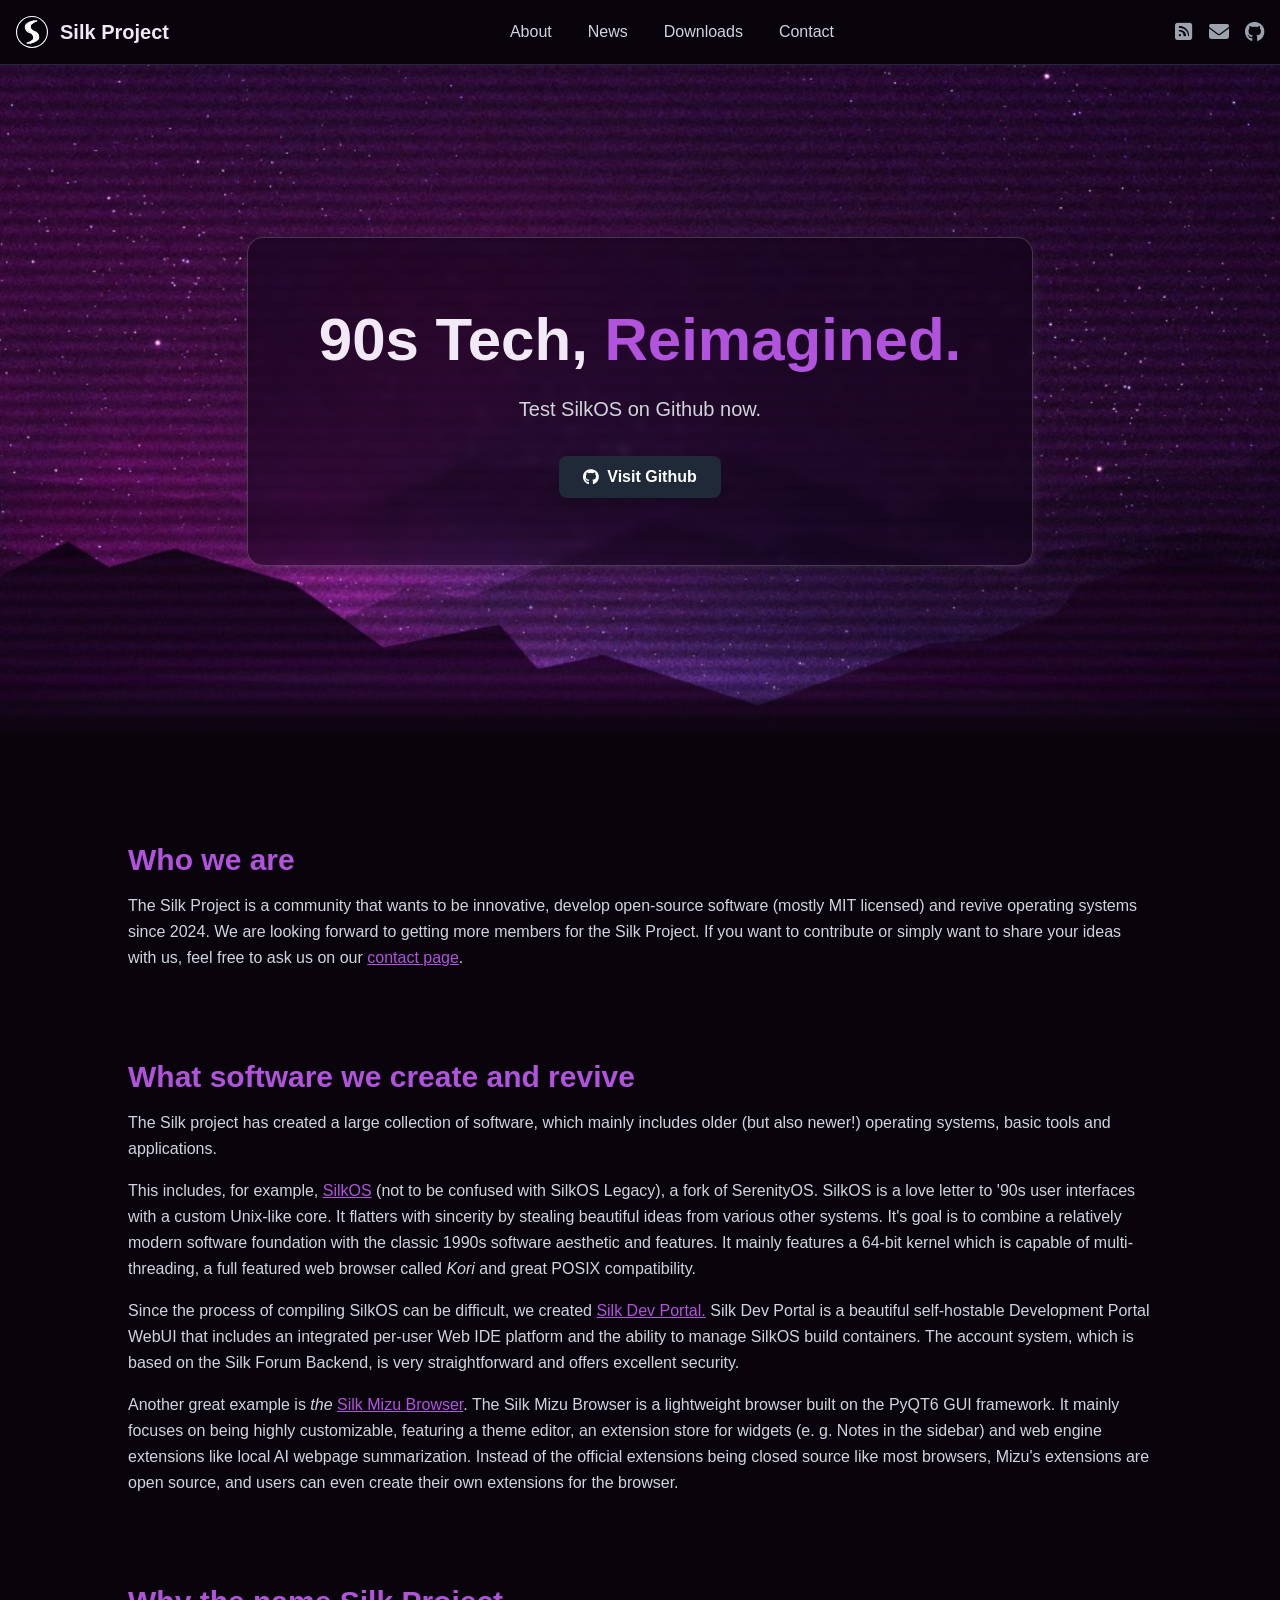
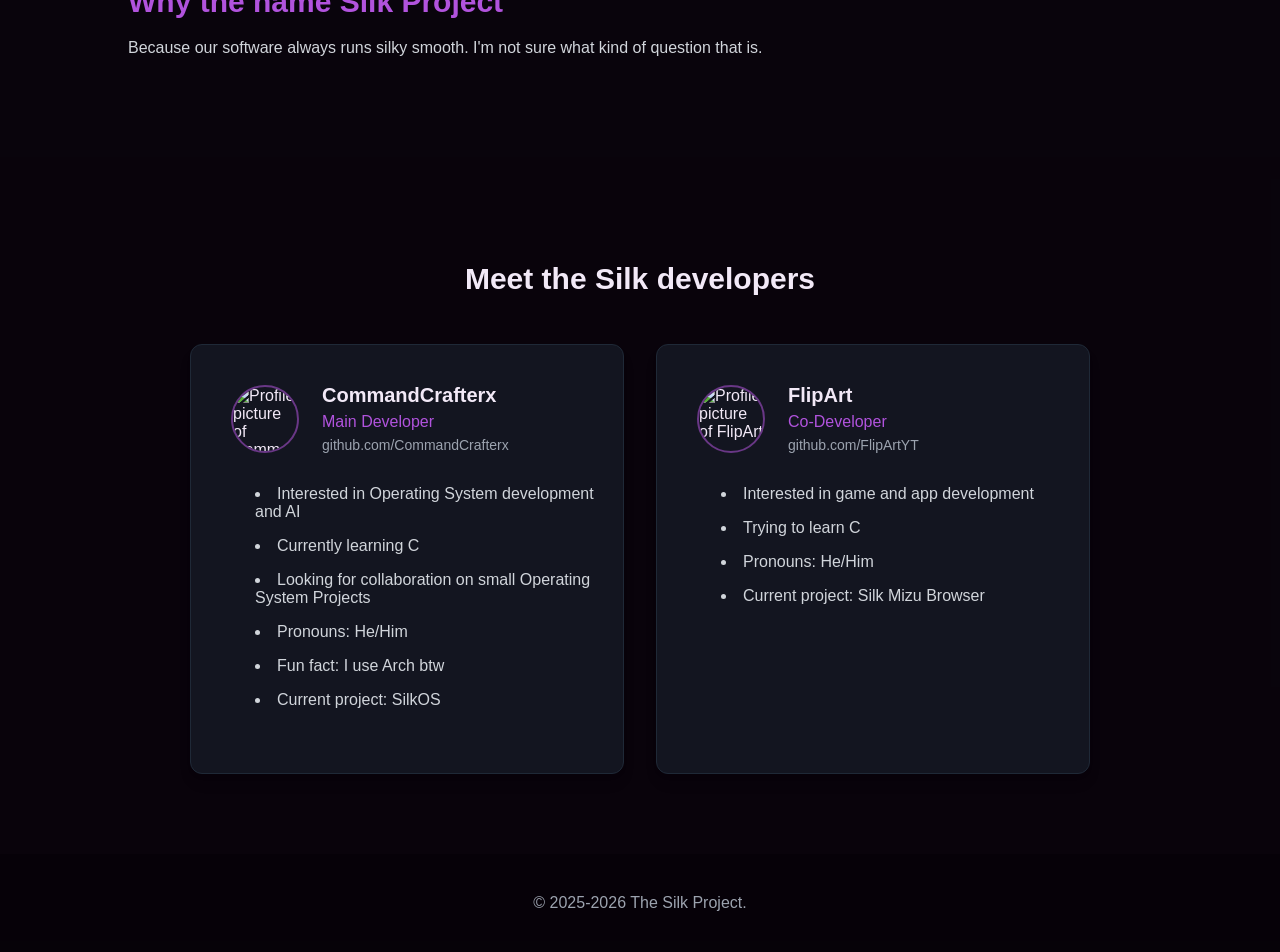
==== index.html @ 6ab59f47 "Update copyright year in footer" ====
<!DOCTYPE html>
<html lang="en" class="scroll-smooth">
<head>
    <meta charset="UTF-8">
    <meta name="viewport" content="width=device-width, initial-scale=1.0">
    <title>Silk Project</title>
    <link rel="stylesheet" href="https://cdnjs.cloudflare.com/ajax/libs/font-awesome/6.5.1/css/all.min.css">
    <link rel="icon" type="image/x-icon" href="silkoslogo.svg">
    <style>
        body {
            font-family: 'Inter', Arial, sans-serif;
            background-color: #09040C;
            color: #F2E9F7;
            margin: 0;
            padding: 0;
        }
        html {
            scroll-behavior: smooth;
        }
        .bg-primary-dark { background-color: #09040C; }
        .bg-primary-medium { background-color: rgba(9, 4, 12, 0.9); }
        .bg-footer-dark { background-color: rgba(6, 2, 8, 0.9); }
        .text-primary-accent { color: #B153DD; }
        .hover-bg-accent:hover { background-color: #7720A2; }
        
        /* Utility */
        .hidden {
            display: none;
        }
        .container {
            max-width: 1280px;
            margin-left: auto;
            margin-right: auto;
            padding-left: 1rem;
            padding-right: 1rem;
        }

        /* Header */
        header {
            background-color: rgba(9, 4, 12, 0.7);
            backdrop-filter: blur(12px);
            position: sticky;
            top: 0;
            z-index: 50;
            border-bottom: 1px solid #1f2937;
        }
        .header-inner {
            display: flex;
            align-items: center;
            justify-content: space-between;
            height: 4rem;
        }
        .logo-link {
            display: flex;
            align-items: center;
            text-decoration: none;
            color: #F2E9F7;
        }
        .logo-link img {
            height: 2rem;
            width: 2rem;
            margin-right: 0.75rem;
        }
        .logo-link span {
            font-size: 1.25rem;
            font-weight: 700;
        }
        .account-btn {
            display: flex;
            flex-direction: row;
            gap: 10px;
            align-items: center;
            color: #9ca3af;
            user-select: none;
            transition: 0.2s;
            cursor: pointer;
            border: none;
            background-color: none;
        }
        .account-btn:hover {
            color: #fff;
        }
        .account-btn p {
            font-size: 14px;
        }

        /* Desktop Navigation */
        .desktop-nav {
            display: none;
            column-gap: 0.25rem;
        }
        .nav-link {
            padding: 0.5rem 1rem;
            border-radius: 0.375rem;
            color: #d1d5db;
            text-decoration: none;
            transition: color 0.2s, background-color 0.2s;
        }
        .nav-link:hover {
            background-color: #374151;
            color: #fff;
        }

        /* Desktop Socials */
        .desktop-socials {
            display: none;
            align-items: center;
            column-gap: 1rem;
        }
        .social-link {
            color: #9ca3af;
            transition: color 0.2s;
            cursor: pointer;
        }
        .social-link:hover {
            color: #fff;
        }
        .social-link i {
            font-size: 1.25rem;
        }
        .vl {
            border-left: 1px solid rgba(77, 77, 77, 0.425);
            height: 35px;
        }

        /* Mobile Menu */
        .mobile-menu-wrapper {
            display: flex;
            flex-direction: row;
            justify-content: flex-end;
            width: 100px;
            align-items: center;
            gap: 15px;
        }
        .mobile-menu-btn {
            color: #fff;
            background: none;
            border: none;
            cursor: pointer;
            font-size: 1.5rem;
        }
        .mobile-menu-btn:focus {
            outline: none;
        }

        #mobile-menu {
            background-color: #111827; /* bg-gray-900 */
        }
        #mobile-menu nav {
            display: flex;
            flex-direction: column;
            align-items: center;
            padding: 1rem;
            row-gap: 0.5rem;
        }
        #mobile-menu .nav-link {
            display: block;
            width: 100%;
            text-align: center;
        }
        #mobile-menu .mobile-socials {
            display: flex;
            align-items: center;
            column-gap: 1.5rem;
            padding-top: 1rem;
        }
        #mobile-menu .social-link i {
            font-size: 1.5rem;
        }

        /* Responsive (md) */
        @media (min-width: 900px) {
            .desktop-nav {
                display: flex;
            }
            .desktop-socials {
                display: flex;
            }
            .mobile-menu-wrapper {
                display: none;
            }
            #mobile-menu {
                display: none !important; /* md:hidden */
            }
        }

        /* Hero Section */
        .hero-section {
            min-height: 57vh;
            background-image: url("bg.png"), linear-gradient(180deg, #5c0086, #18012400);
            display: flex;
            background-repeat: no-repeat;
            background-position: 0px;
            background-size: cover;
            align-items: center;
            justify-content: center;
            padding: 5rem 1rem;
            position: relative;
        }
        .hero-box {
            text-align: center;
            background-color: rgba(0, 0, 0, 0.3);
            backdrop-filter: blur(4px);
            padding: 4.2rem 0 4.2rem 0;
            border-radius: 1rem;
            box-shadow: 0 25px 50px -12px rgba(0, 0, 0, 0.25);
            border: solid 1px #a5a5a550;
            background-color: #0c01137a;
            box-shadow: 2px 2px 10px #ffffff13;
            width: 100%;
            margin-left: auto;
            margin-right: auto;
        }
        .hero-box h1 {
            font-size: 3.2rem;
            font-weight: 800;
            margin-bottom: 1rem;
            margin-top: 0;
        }
        .hero-box p {
            font-size: 1.1rem;
            color: #d1d5db;
            max-width: 672px;
            margin-left: auto;
            margin-right: auto;
            margin-bottom: 2rem;
            line-height: 1.5;
        }
        .hero-buttons {
            display: flex;
            flex-wrap: wrap;
            justify-content: center;
            gap: 1rem;
        }

        #gradient-overlay {
            width: 100%;
            height: 100%;
            background: linear-gradient(0deg,rgba(9, 4, 12, 1) 0%, rgba(0, 0, 0, 0) 10%);
            position: absolute;
        }

        section {
            margin: 0 auto 0 auto;
        }

        /* Buttons */
        .btn {
            color: #fff;
            font-weight: 600;
            padding: 0.75rem 1.5rem;
            border-radius: 0.5rem;
            text-decoration: none;
            transition: transform 0.2s, background-color 0.2s;
            box-shadow: 0 10px 15px -3px rgba(0, 0, 0, 0.1), 0 4px 6px -2px rgba(0, 0, 0, 0.05);
            display: inline-flex;
            align-items: center;
            column-gap: 0.5rem;
        }
        .btn:hover {
            transform: scale(1.05);
        }
        .btn-secondary {
            background-color: #1f2937; /* bg-gray-800 */
        }
        .btn-secondary:hover {
            background-color: #374151; /* hover:bg-gray-700 */
        }
        .btn-primary {
            background-color: #B153DD;
        }
        .btn-primary:hover {
            background-color: #7720A2;
        }

        /* Responsive Hero */
        @media (min-width: 900px) {
            .hero-box {
                padding: 4.2rem;
                max-width: 650px;
            }
            .hero-box h1 {
                font-size: 3.75rem;
            }
            .hero-box p {
                font-size: 1.25rem;
            }
        }

        /* About Section */
        #about {
            padding: 5rem 2rem 5rem 2rem;
            max-width: 90%;
        }
        .about-container {
            max-width: 1024px;
            margin-left: auto;
            margin-right: auto;
            padding-left: 1rem;
            padding-right: 1rem;
            display: flex;
            flex-direction: column;
            row-gap: 3rem;
        }
        #about article h2 {
            font-size: 1.875rem;
            font-weight: 700;
            margin-bottom: 1rem;
        }
        #about article p {
            color: #d1d5db;
            line-height: 1.625;
        }
        #about article a {
            color: #B153DD;
            text-decoration: underline;
        }
        #about article a:hover {
            text-decoration: none;
        }

        /* Developers Section */
        #devs {
            padding-top: 5rem;
            padding-bottom: 5rem;
            background-color: rgba(9, 4, 12, 0.9); /* bg-primary-medium */
        }
        .devs-container {
            max-width: 1280px;
            margin-left: auto;
            margin-right: auto;
            padding-left: 1rem;
            padding-right: 1rem;
            text-align: center;
        }
        .devs-container h2 {
            font-size: 1.875rem;
            font-weight: 700;
            margin-bottom: 3rem;
        }
        .dev-card-grid {
            display: flex;
            flex-wrap: wrap;
            justify-content: center;
            gap: 2rem;
        }
        
        /* Dev Card */
        .dev-card {
            background-color: rgba(31, 41, 55, 0.5);
            padding: 1.5rem;
            border-radius: 0.75rem;
            box-shadow: 0 10px 15px -3px rgba(0, 0, 0, 0.1), 0 4px 6px -2px rgba(0, 0, 0, 0.05);
            width: 100%;
            min-height: 380px;
            max-width: 384px;
            text-align: left;
            transition: all 0.3s;
            border: 1px solid #1f2937;
        }
        .dev-card:hover {
            transform: translateY(-0.5rem);
            box-shadow: 0 10px 15px -0.5px rgba(202, 202, 202, 0.1)
        }
        .dev-card-header {
            display: flex;
            align-items: center;
            margin-bottom: 1rem;
        }
        .dev-card-header img {
            width: 4rem;
            height: 4rem;
            border-radius: 9999px;
            margin: 1rem;
            border: 2px solid #b153dd8a;
        }
        .dev-card-header-title {
            display: flex;
            flex-direction: column;
            justify-content: center;
            flex-grow: 1;
            margin: 4px;
        }
        .dev-card-header-title h3 {
            font-size: 1.25rem;
            font-weight: 700;
            padding: 3px;
            margin: 0;
        }
        .dev-card-header-title a {
            color: #9ca3af;
            text-decoration: none;
            font-size: 0.875rem;
            transition: color 0.2s;
            padding: 3px;
            margin: 0;
        }
        .dev-card-header-title p {
            margin: 0px;
            padding: 3px;
        }
        .dev-card-header-title a:hover {
            color: #fff;
        }
        .dev-card-body {
            list-style-type: disc;
            list-style-position: inside;
            display: flex;
            flex-direction: column;
            row-gap: 1rem;
            color: #d1d5db;
        }

        /* Footer */
        footer {
            background-color: rgba(6, 2, 8, 0.9);
            text-align: center;
            padding: 1.5rem 0;
        }
        footer p {
            color: #9ca3af;
        }

    </style>
</head>
<body class="bg-primary-dark">

    <header>
        <div class="container">
            <div class="header-inner">
                <a href="index.html" class="logo-link">
                    <img src="silkoslogo.svg" alt="SilkOS Logo">
                    <span>Silk Project</span>
                </a>

                <nav class="desktop-nav">
                    <a href="#about" class="nav-link">About</a>
                    <a href="#" class="nav-link">News</a>
                    <a href="#" class="nav-link">Downloads</a>
                    <a href="contact.html" class="nav-link">Contact</a>
                </nav>
                
                <div class="desktop-socials">
                    <a href="feed.xml" class="social-link"><i class="fa fa-rss-square"></i></a>
                    <a href="mailto:silkprojectdev@gmail.com"" class="social-link"><i class="fa fa-envelope"></i></a>
                    <a href="https://github.com/Silk-Project" class="social-link"><i class="fab fa-github"></i></a>
                </div>

                <div class="mobile-menu-wrapper">
                    <button id="mobile-menu-button" class="mobile-menu-btn">
                        <i class="fas fa-bars"></i>
                    </button>
                </div>
            </div>
        </div>
         <div id="mobile-menu" class="hidden">
            <nav>
                <a href="#about" class="nav-link">About</a>
                <a href="#" class="nav-link">News</a>
                <a href="#" class="nav-link">Downloads</a>
                <a href="contact.html" class="nav-link">Contact</a>
                <div class="mobile-socials">
                    <a href="feed.xml" class="social-link"><i class="fa fa-rss-square"></i></a>
                    <a href="mailto:silkprojectdev@gmail.com" class="social-link"><i class="fa fa-envelope"></i></a>
                    <a href="https://github.com/Silk-Project" class="social-link"><i class="fab fa-github"></i></a>
                </div>
            </nav>
        </div>
    </header>

    <main>
        <section class="hero-section">
            <div id="gradient-overlay"></div>
            <div class="hero-box">
                <h1>90s Tech, <span class="text-primary-accent">Reimagined.</span></h1>
                <p>
                    Test SilkOS on Github now.
                </p>
                <div class="hero-buttons">
                    <a href="https://github.com/CommandCrafterx/SilkOS" class="btn btn-secondary">
                        <i class="fab fa-github"></i>
                        <span>Visit Github</span>
                    </a>
                    <!--<a href="https://github.com/CommandCrafterx/silkos/releases/download/V0.1.0/silkos-0.1.0-amd64.iso" class="btn btn-primary">
                        <i class="fa fa-download"></i>
                        <span>Download ISO (amd64)</span>
                    </a>
                     <a href="https://github.com/CommandCrafterx/silkos/releases/download/V0.1.0/silkos-0.1.0-ia32.iso" class="btn btn-primary">
                        <i class="fa fa-download"></i>
                        <span>Download ISO (ia32)</span>
                    </a>-->
                </div>
            </div>
        </section>

        <section id="about">
            <div class="about-container">
                <article>
                    <h2 class="text-primary-accent">Who we are</h2>
                    <p>
                        The Silk Project is a community that wants to be innovative, develop open-source software (mostly MIT licensed) and revive operating systems since 2024.
                        We are looking forward to getting more members for the Silk Project. If you want to contribute or simply want to share your ideas with us, feel free to ask us on our <a href="#">contact page</a>.
                    </p>
                </article>
                <article>
                    <h2 class="text-primary-accent">What software we create and revive</h2>
                    <p>
                        The Silk project has created a large collection of software, which mainly includes older (but also newer!) operating systems, basic tools and applications.
                    </p>
                    <p>
                        This includes, for example, <a href="https://github.com/CommandCrafterx/SilkOS" class="text-primary-accent">SilkOS</a> (not to be confused with SilkOS Legacy), a fork of SerenityOS. SilkOS is a love letter to '90s user interfaces with a custom Unix-like core. It flatters with sincerity by stealing beautiful ideas from various other systems. It's goal is to combine a relatively modern software foundation with the classic 1990s software aesthetic and features. It mainly features a 64-bit kernel which is capable of multi-threading, a full featured web browser called <i>Kori</i> and great POSIX compatibility.
                    </p>
                    <p>
                        Since the process of compiling SilkOS can be difficult, we created <a href="https://github.com/Silk-Project/silk-dev-portal/">Silk Dev Portal.</a> Silk Dev Portal is a beautiful self-hostable Development Portal WebUI that includes an integrated per-user Web IDE platform and the ability to manage SilkOS build containers. The account system, which is based on the Silk Forum Backend, is very straightforward and offers excellent security.
                    </p>
                    <p>
                        Another great example is <i>the</i> <a href="https://github.com/Silk-Project/Silk-Mizu-Browser" class="text-primary-accent">Silk Mizu Browser</a>. The Silk Mizu Browser is a lightweight browser built on the PyQT6 GUI framework. It mainly focuses on being highly customizable, featuring a theme editor, an extension store for widgets (e. g. Notes in the sidebar) and web engine extensions like local AI webpage summarization. Instead of the official extensions being closed source like most browsers, Mizu's extensions are open source, and users can even create their own extensions for the browser.
                    </p>
                </article>
                 <article>
                    <h2 class="text-primary-accent">Why the name Silk Project</h2>
                    <p>
                        Because our software always runs silky smooth. I'm not sure what kind of question that is.
                    </p>
                </article>
            </div>
        </section>

        <section id="devs">
             <div class="devs-container">
                <h2>Meet the Silk developers</h2>
                <div class="dev-card-grid">

                    <article class="dev-card">
                        <div class="dev-card-header">
                            <img src="https://avatars.githubusercontent.com/u/195649214?v=4" alt="Profile picture of CommandCrafterx">
                            <div class="dev-card-header-title">
                                <h3>CommandCrafterx</h3>
                                <p class="text-primary-accent">Main Developer</p>
                                <a href="https://github.com/CommandCrafterx">github.com/CommandCrafterx</a>
                            </div>
                        </div>
                        <ul class="dev-card-body">
                            <li>Interested in Operating System development and AI</li>
                            <li>Currently learning C</li>
                            <li>Looking for collaboration on small Operating System Projects</li>
                            <li>Pronouns: He/Him</li>
                            <li>Fun fact: I use Arch btw</li>
                            <li>Current project: SilkOS</li>
                        </ul>
                    </article>

                    <article class="dev-card">
                        <div class="dev-card-header">
                            <img src="https://avatars.githubusercontent.com/u/192363076?v=4" alt="Profile picture of FlipArt">
                            <div class="dev-card-header-title">
                                <h3>FlipArt</h3>
                                <p class="text-primary-accent">Co-Developer</p>
                                <a href="https://github.com/FlipArtYT">github.com/FlipArtYT</a>
                            </div>
                        </div>
                        <ul class="dev-card-body">
                            <li>Interested in game and app development</li>
                            <li>Trying to learn C</li>
                            <li>Pronouns: He/Him</li>
                            <li>Current project: Silk Mizu Browser</li>
                        </ul>
                    </article>

                </div>
            </div>
        </section>
    </main>

    <footer class="bg-footer-dark">
        <p>&copy; 2025-2026 The Silk Project.</p>
    </footer>

    <script>
        // JavaScript for mobile menu toggle
        const mobileMenuButton = document.getElementById('mobile-menu-button');
        const mobileMenu = document.getElementById('mobile-menu');
        const account = document.getElementsByClassName("account-name");
        let logged_in = false;

        mobileMenuButton.addEventListener('click', () => {
            mobileMenu.classList.toggle('hidden');
        });
    </script>
</body>
</html>
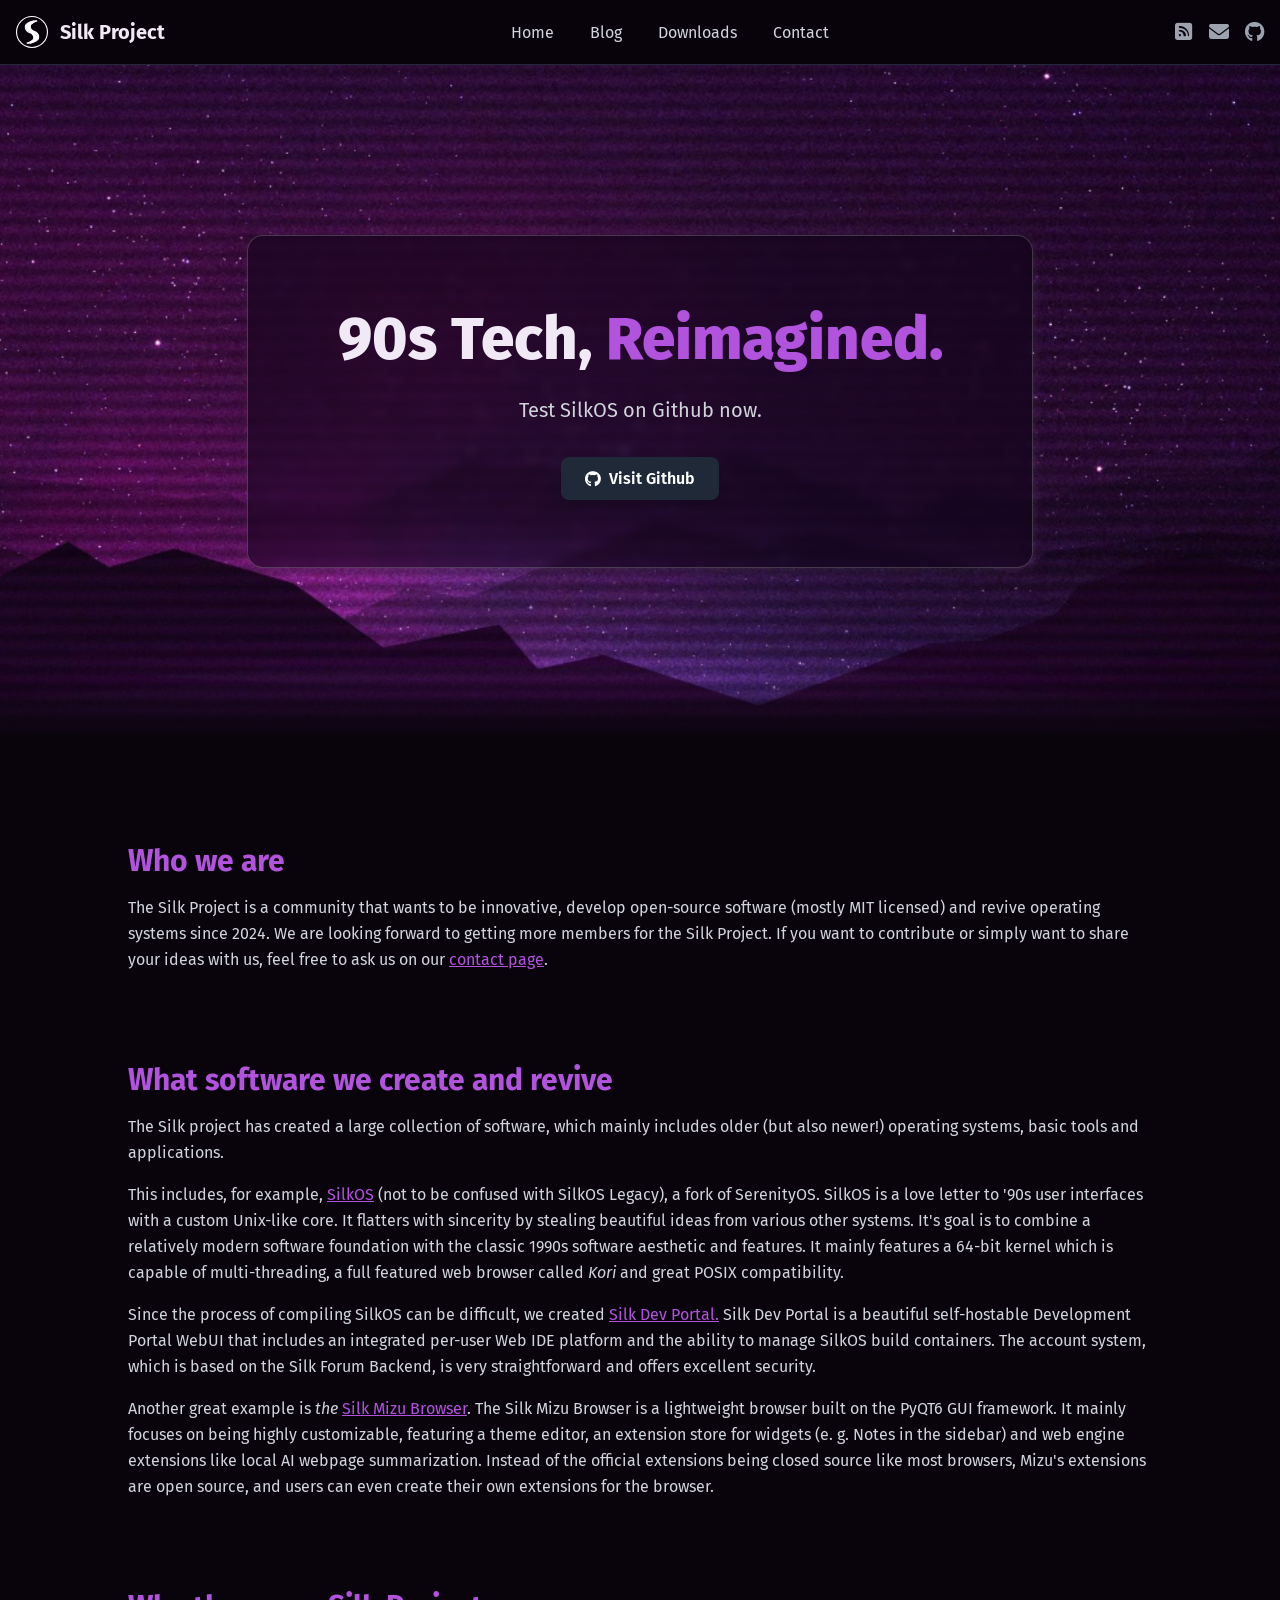
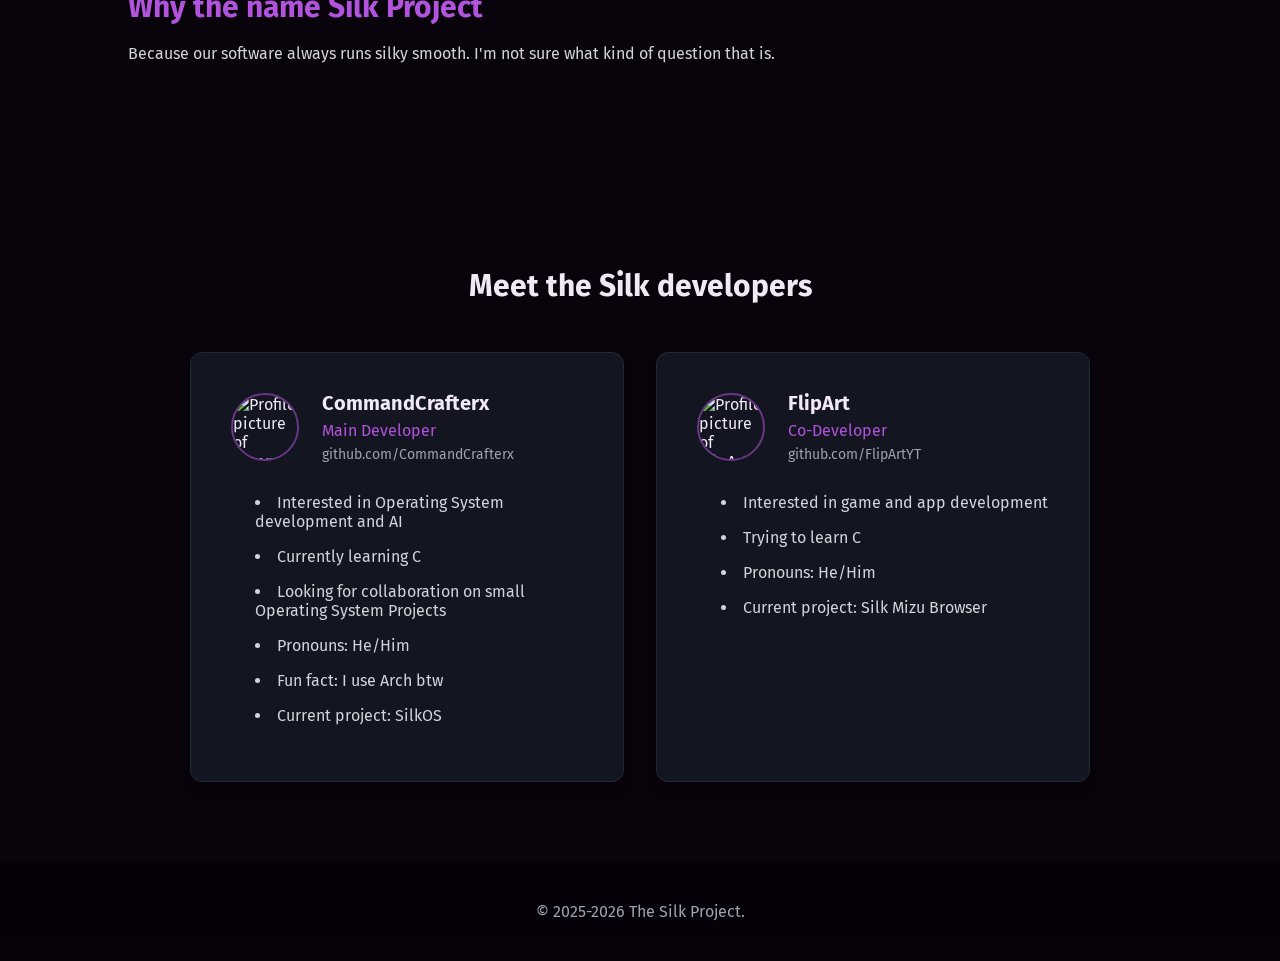
==== commit 82ca208d: "Update page font and add blog functionality using RSS" ====
--- a/index.html
+++ b/index.html
@@ -4,11 +4,12 @@
     <meta charset="UTF-8">
     <meta name="viewport" content="width=device-width, initial-scale=1.0">
     <title>Silk Project</title>
+    <link rel="stylesheet" href="https://fonts.googleapis.com/css?family=Fira+Sans:400,500,700&display=swap">
     <link rel="stylesheet" href="https://cdnjs.cloudflare.com/ajax/libs/font-awesome/6.5.1/css/all.min.css">
     <link rel="icon" type="image/x-icon" href="silkoslogo.svg">
     <style>
         body {
-            font-family: 'Inter', Arial, sans-serif;
+            font-family: 'Fira Sans', sans-serif;
             background-color: #09040C;
             color: #F2E9F7;
             margin: 0;
@@ -434,8 +435,8 @@
                 </a>
 
                 <nav class="desktop-nav">
-                    <a href="#about" class="nav-link">About</a>
-                    <a href="#" class="nav-link">News</a>
+                    <a href="index.html" class="nav-link">Home</a>
+                    <a href="blog.html" class="nav-link">Blog</a>
                     <a href="#" class="nav-link">Downloads</a>
                     <a href="contact.html" class="nav-link">Contact</a>
                 </nav>
@@ -455,8 +456,8 @@
         </div>
          <div id="mobile-menu" class="hidden">
             <nav>
-                <a href="#about" class="nav-link">About</a>
-                <a href="#" class="nav-link">News</a>
+                <a href="index.html" class="nav-link">Home</a>
+                <a href="blog.html" class="nav-link">Blog</a>
                 <a href="#" class="nav-link">Downloads</a>
                 <a href="contact.html" class="nav-link">Contact</a>
                 <div class="mobile-socials">
@@ -481,14 +482,6 @@
                         <i class="fab fa-github"></i>
                         <span>Visit Github</span>
                     </a>
-                    <!--<a href="https://github.com/CommandCrafterx/silkos/releases/download/V0.1.0/silkos-0.1.0-amd64.iso" class="btn btn-primary">
-                        <i class="fa fa-download"></i>
-                        <span>Download ISO (amd64)</span>
-                    </a>
-                     <a href="https://github.com/CommandCrafterx/silkos/releases/download/V0.1.0/silkos-0.1.0-ia32.iso" class="btn btn-primary">
-                        <i class="fa fa-download"></i>
-                        <span>Download ISO (ia32)</span>
-                    </a>-->
                 </div>
             </div>
         </section>
@@ -588,4 +581,4 @@
         });
     </script>
 </body>
-</html>
+</html>
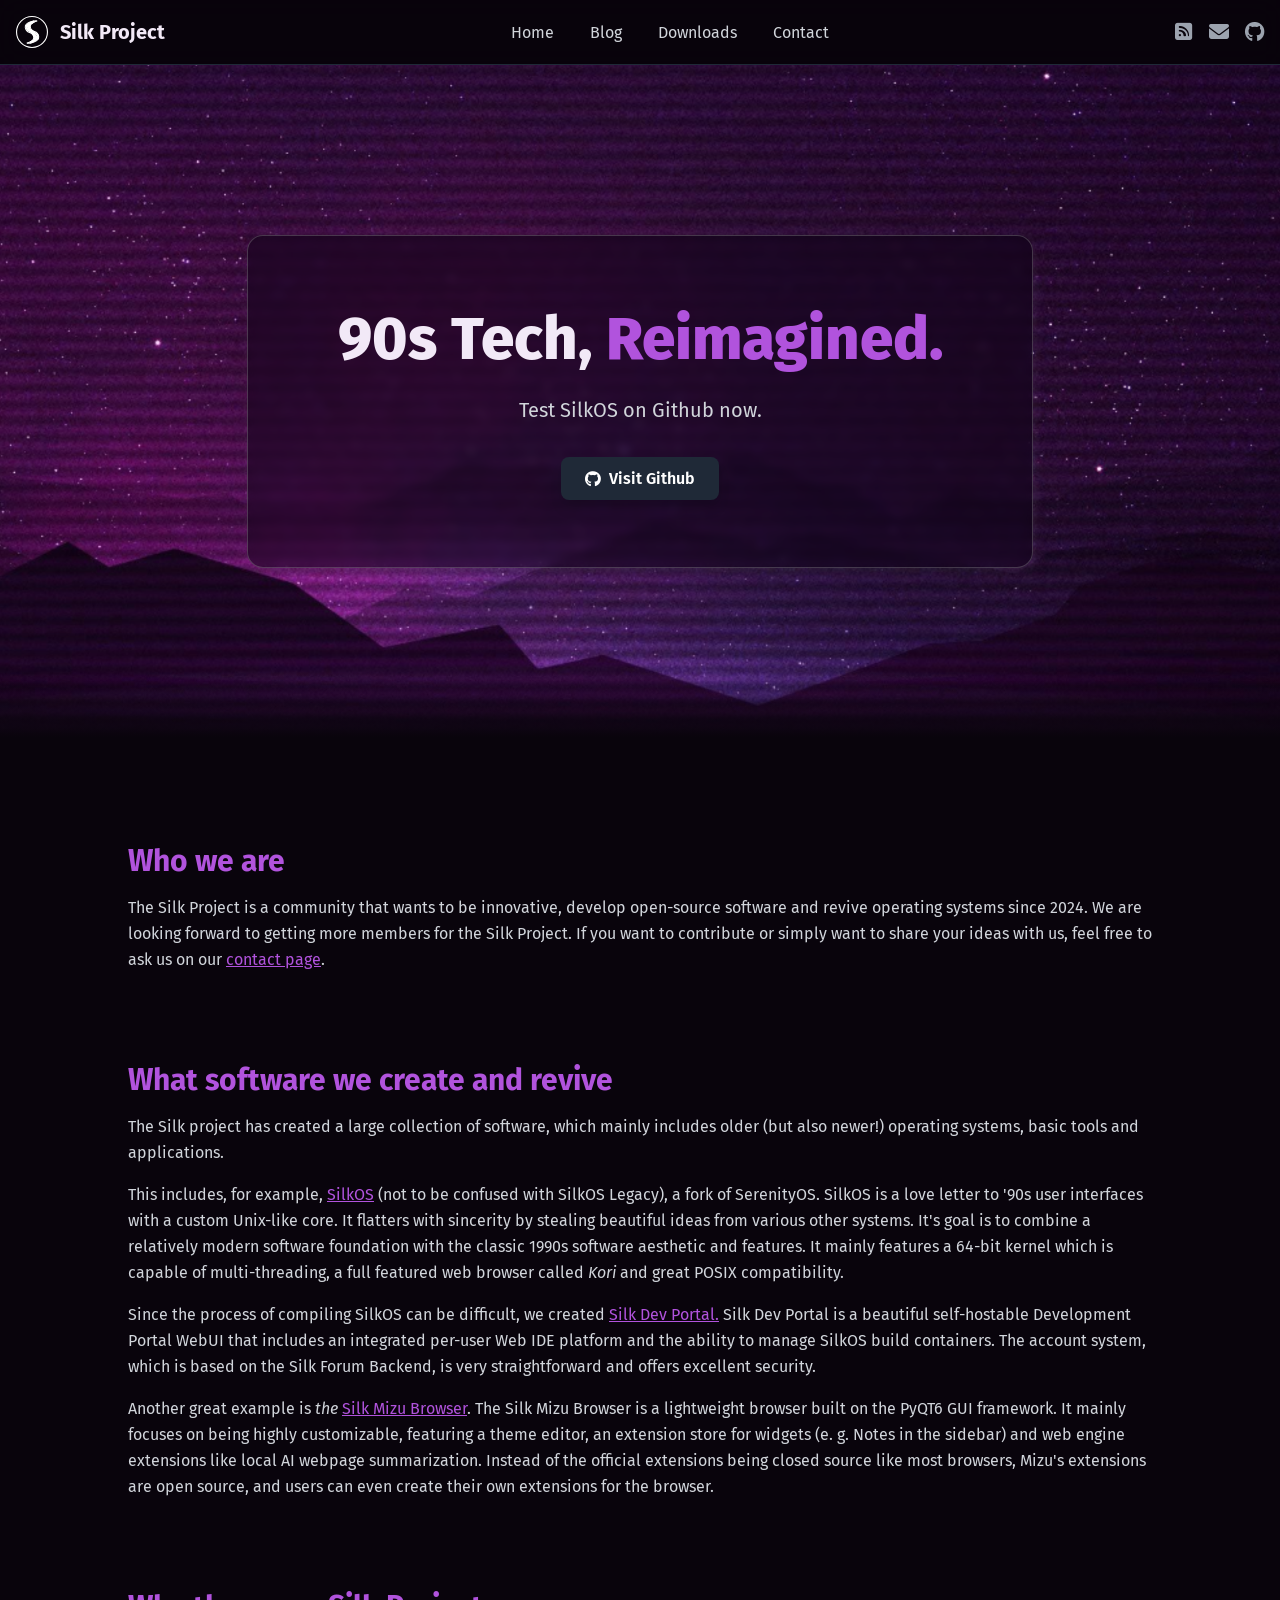
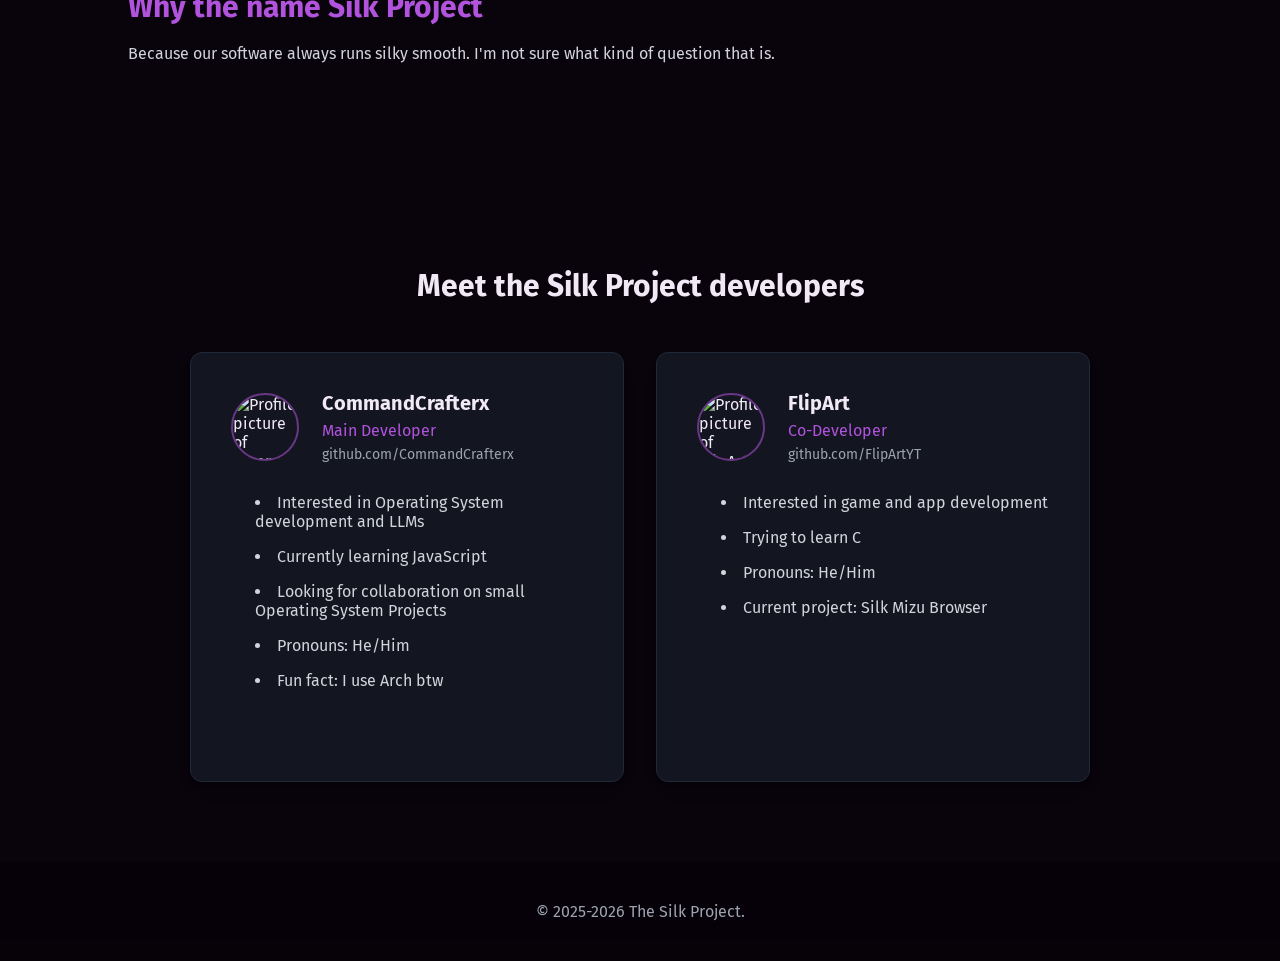
==== commit ece2e122: "Minor description and developer Information changes" ====
--- a/index.html
+++ b/index.html
@@ -491,7 +491,7 @@
                 <article>
                     <h2 class="text-primary-accent">Who we are</h2>
                     <p>
-                        The Silk Project is a community that wants to be innovative, develop open-source software (mostly MIT licensed) and revive operating systems since 2024.
+                        The Silk Project is a community that wants to be innovative, develop open-source software and revive operating systems since 2024.
                         We are looking forward to getting more members for the Silk Project. If you want to contribute or simply want to share your ideas with us, feel free to ask us on our <a href="#">contact page</a>.
                     </p>
                 </article>
@@ -521,7 +521,7 @@
 
         <section id="devs">
              <div class="devs-container">
-                <h2>Meet the Silk developers</h2>
+                <h2>Meet the Silk Project developers</h2>
                 <div class="dev-card-grid">
 
                     <article class="dev-card">
@@ -534,12 +534,11 @@
                             </div>
                         </div>
                         <ul class="dev-card-body">
-                            <li>Interested in Operating System development and AI</li>
-                            <li>Currently learning C</li>
+                            <li>Interested in Operating System development and LLMs</li>
+                            <li>Currently learning JavaScript</li>
                             <li>Looking for collaboration on small Operating System Projects</li>
                             <li>Pronouns: He/Him</li>
                             <li>Fun fact: I use Arch btw</li>
-                            <li>Current project: SilkOS</li>
                         </ul>
                     </article>
 
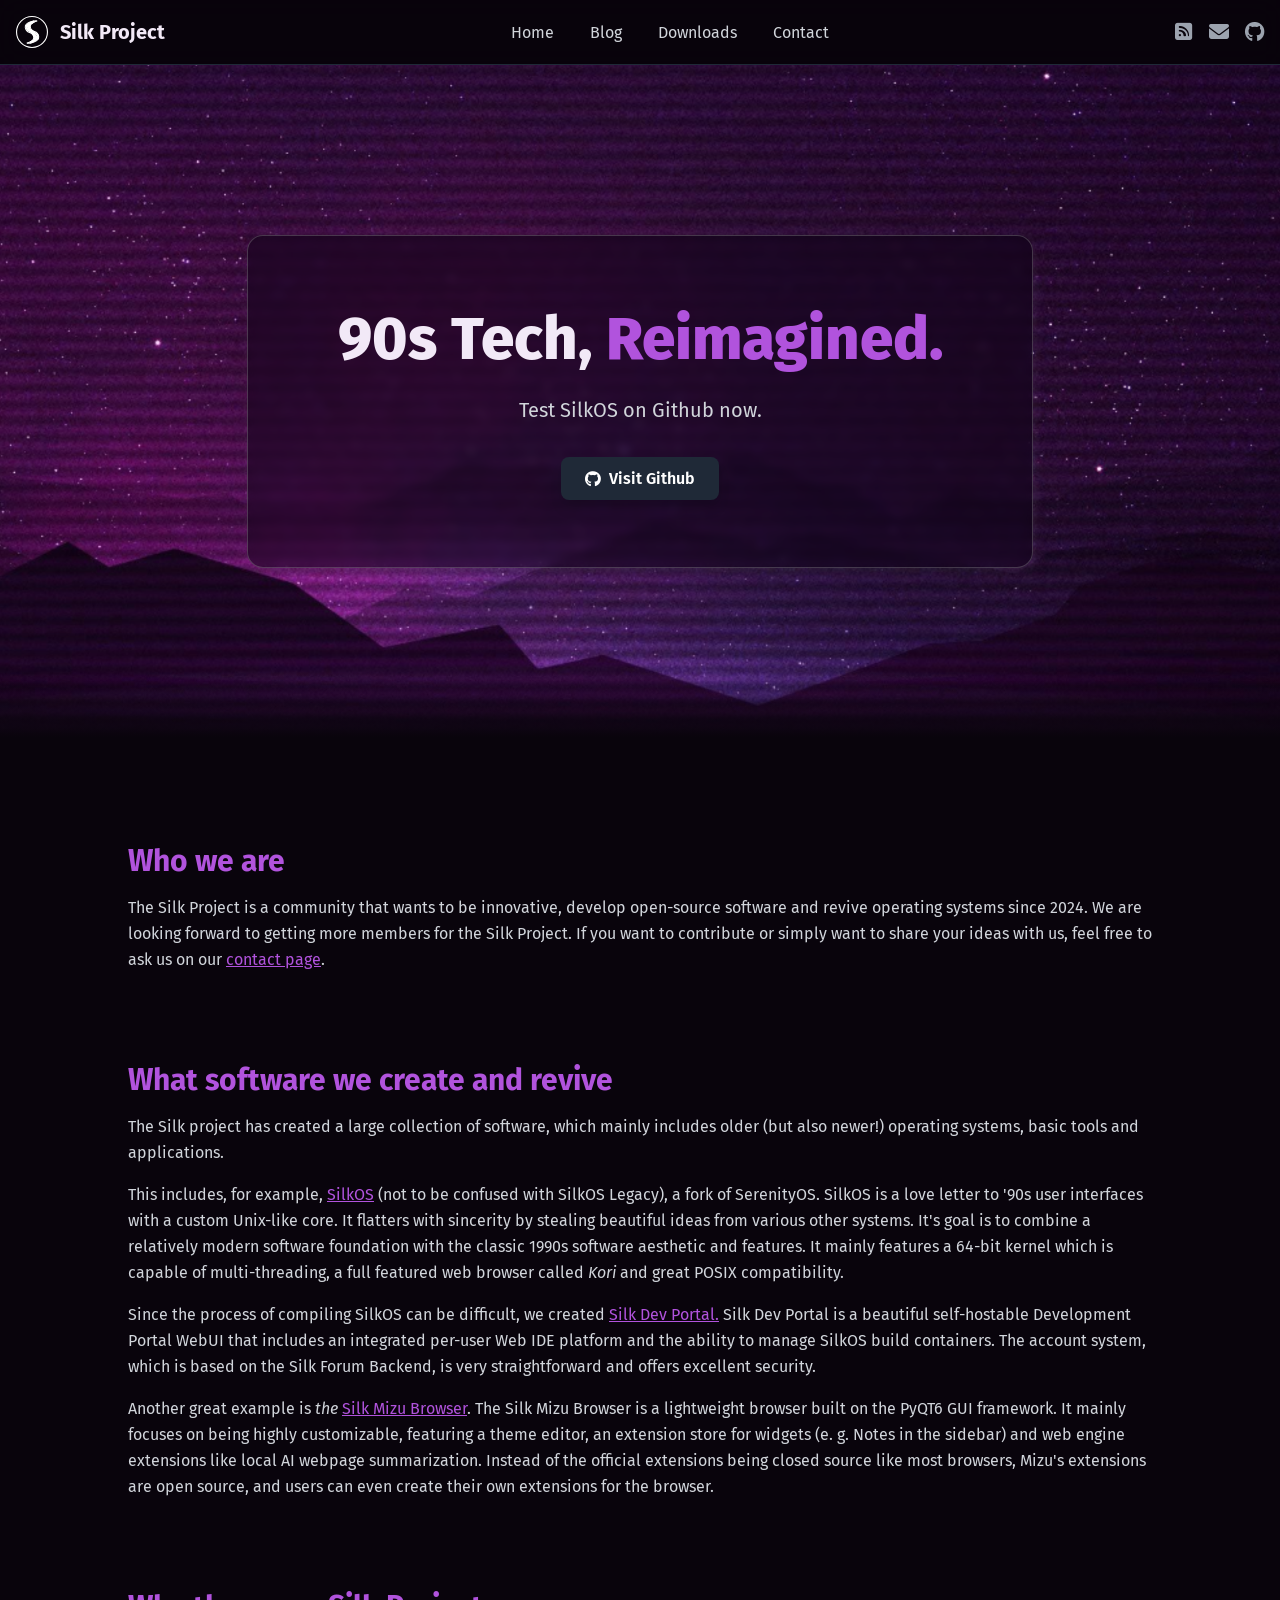
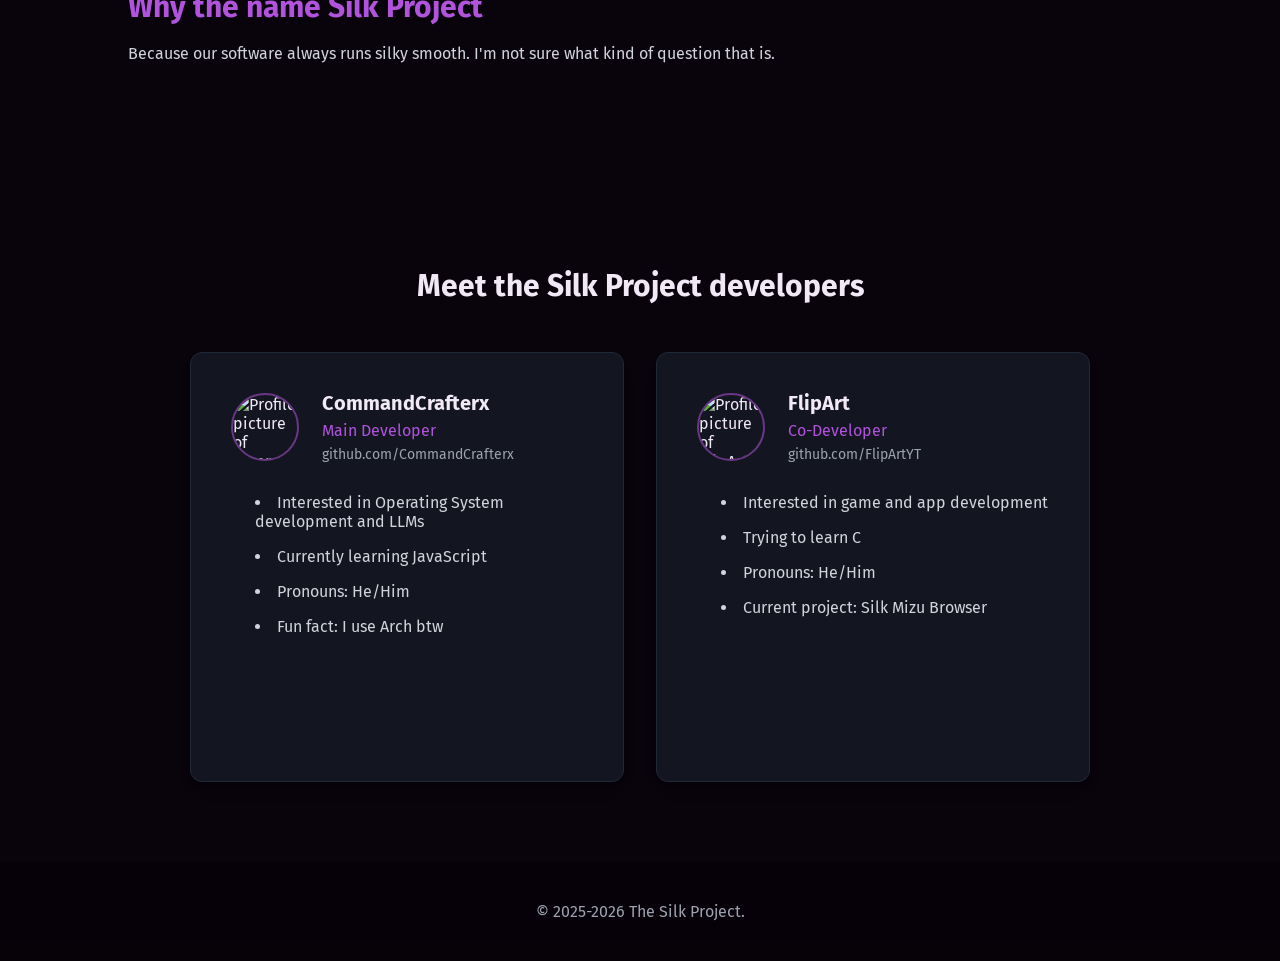
==== commit dbfae645: "Remove outdated sections from the developer Information box" ====
--- a/index.html
+++ b/index.html
@@ -536,7 +536,6 @@
                         <ul class="dev-card-body">
                             <li>Interested in Operating System development and LLMs</li>
                             <li>Currently learning JavaScript</li>
-                            <li>Looking for collaboration on small Operating System Projects</li>
                             <li>Pronouns: He/Him</li>
                             <li>Fun fact: I use Arch btw</li>
                         </ul>
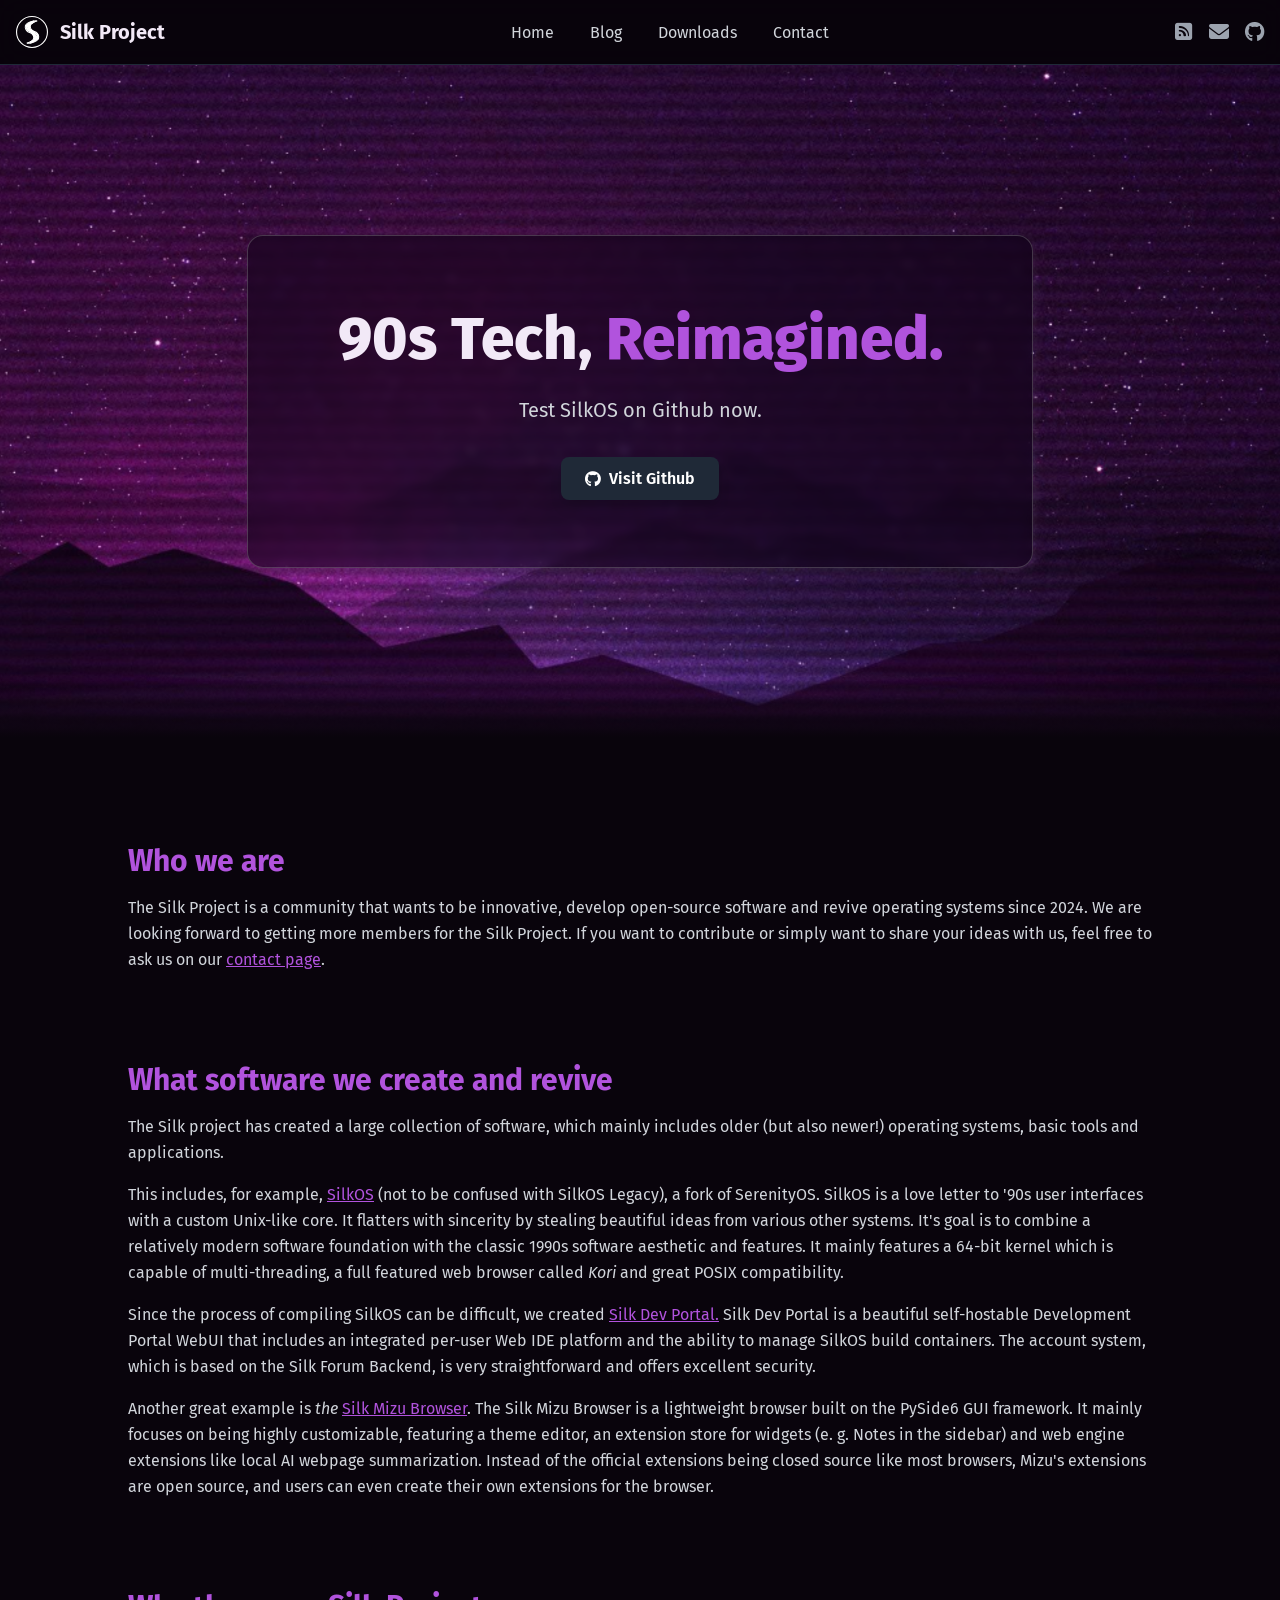
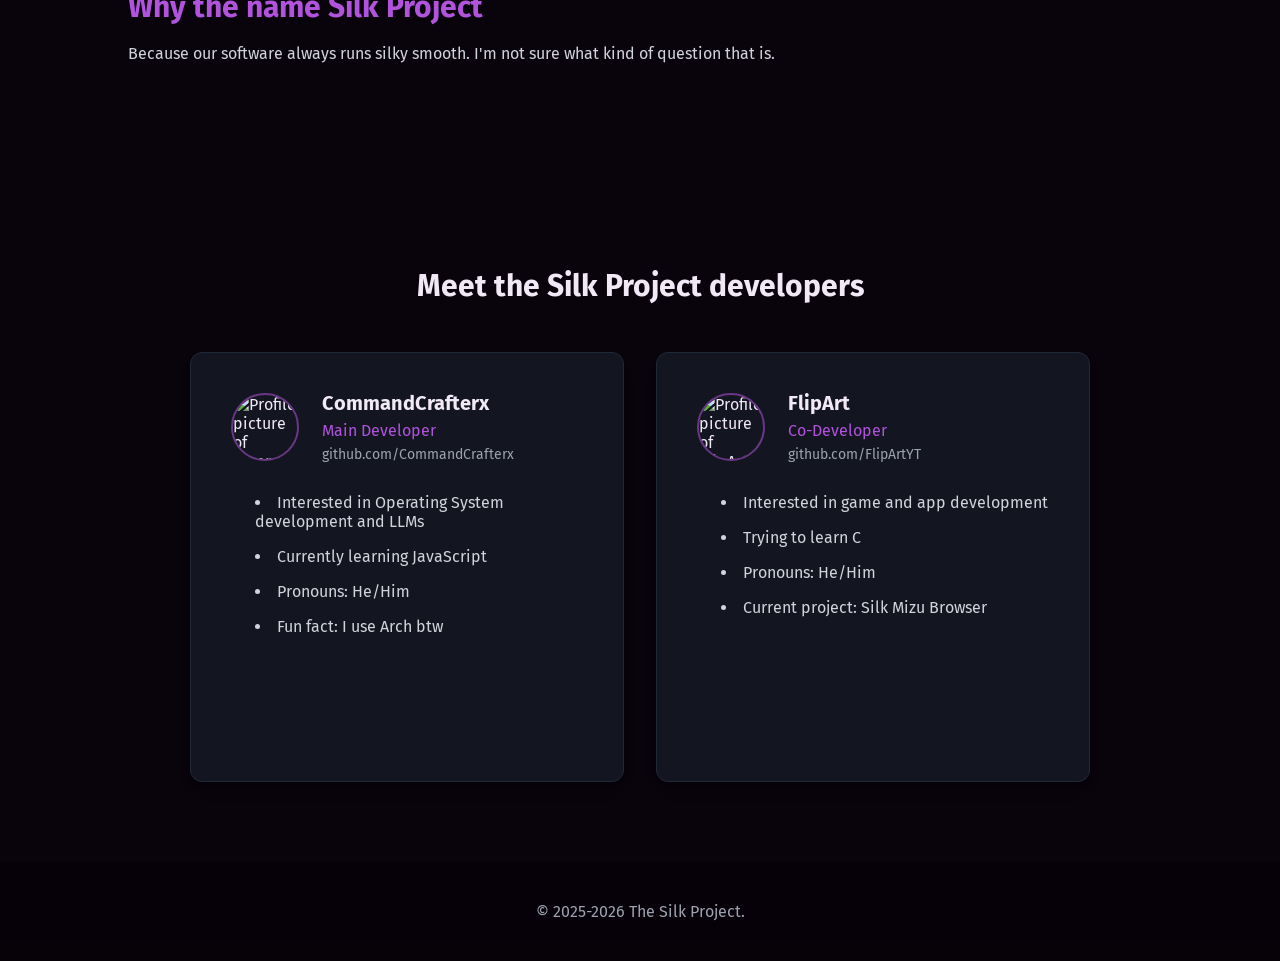
==== commit 935a81c5: "Update GUI framework information" ====
--- a/index.html
+++ b/index.html
@@ -507,7 +507,7 @@
                         Since the process of compiling SilkOS can be difficult, we created <a href="https://github.com/Silk-Project/silk-dev-portal/">Silk Dev Portal.</a> Silk Dev Portal is a beautiful self-hostable Development Portal WebUI that includes an integrated per-user Web IDE platform and the ability to manage SilkOS build containers. The account system, which is based on the Silk Forum Backend, is very straightforward and offers excellent security.
                     </p>
                     <p>
-                        Another great example is <i>the</i> <a href="https://github.com/Silk-Project/Silk-Mizu-Browser" class="text-primary-accent">Silk Mizu Browser</a>. The Silk Mizu Browser is a lightweight browser built on the PyQT6 GUI framework. It mainly focuses on being highly customizable, featuring a theme editor, an extension store for widgets (e. g. Notes in the sidebar) and web engine extensions like local AI webpage summarization. Instead of the official extensions being closed source like most browsers, Mizu's extensions are open source, and users can even create their own extensions for the browser.
+                        Another great example is <i>the</i> <a href="https://github.com/Silk-Project/Silk-Mizu-Browser" class="text-primary-accent">Silk Mizu Browser</a>. The Silk Mizu Browser is a lightweight browser built on the PySide6 GUI framework. It mainly focuses on being highly customizable, featuring a theme editor, an extension store for widgets (e. g. Notes in the sidebar) and web engine extensions like local AI webpage summarization. Instead of the official extensions being closed source like most browsers, Mizu's extensions are open source, and users can even create their own extensions for the browser.
                     </p>
                 </article>
                  <article>
@@ -579,4 +579,4 @@
         });
     </script>
 </body>
-</html>+</html>
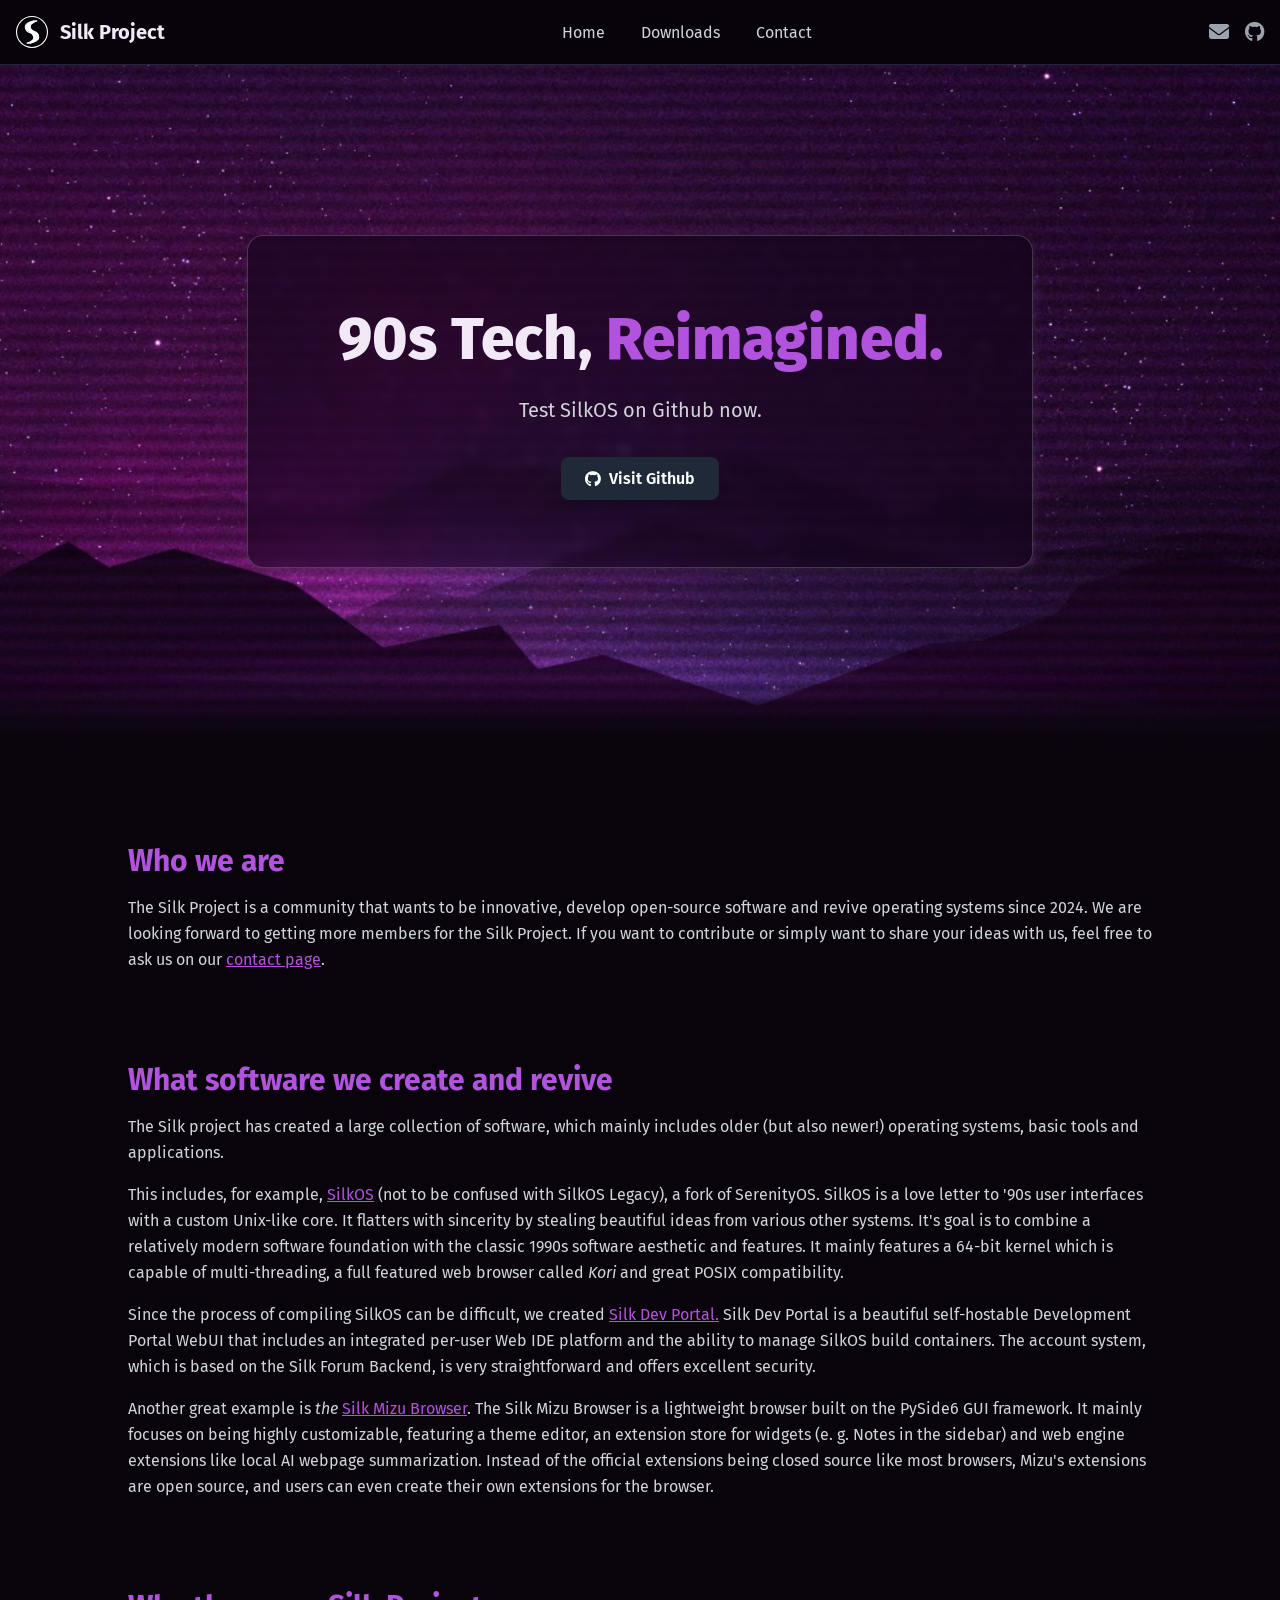
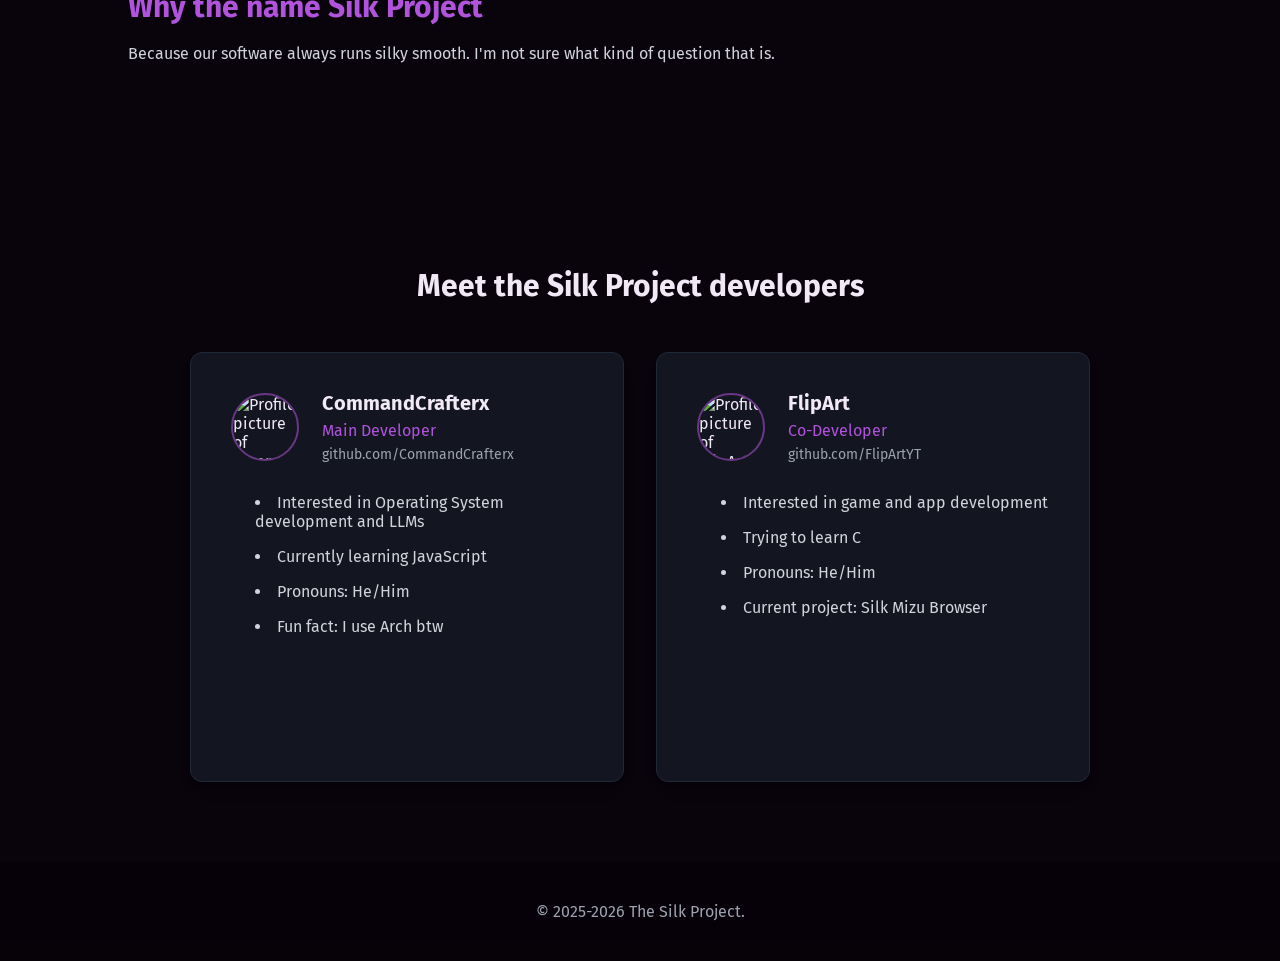
==== commit f7855f9f: "Remove blog section" ====
--- a/index.html
+++ b/index.html
@@ -436,13 +436,11 @@
 
                 <nav class="desktop-nav">
                     <a href="index.html" class="nav-link">Home</a>
-                    <a href="blog.html" class="nav-link">Blog</a>
                     <a href="#" class="nav-link">Downloads</a>
                     <a href="contact.html" class="nav-link">Contact</a>
                 </nav>
                 
                 <div class="desktop-socials">
-                    <a href="feed.xml" class="social-link"><i class="fa fa-rss-square"></i></a>
                     <a href="mailto:silkprojectdev@gmail.com"" class="social-link"><i class="fa fa-envelope"></i></a>
                     <a href="https://github.com/Silk-Project" class="social-link"><i class="fab fa-github"></i></a>
                 </div>
@@ -457,11 +455,9 @@
          <div id="mobile-menu" class="hidden">
             <nav>
                 <a href="index.html" class="nav-link">Home</a>
-                <a href="blog.html" class="nav-link">Blog</a>
                 <a href="#" class="nav-link">Downloads</a>
                 <a href="contact.html" class="nav-link">Contact</a>
                 <div class="mobile-socials">
-                    <a href="feed.xml" class="social-link"><i class="fa fa-rss-square"></i></a>
                     <a href="mailto:silkprojectdev@gmail.com" class="social-link"><i class="fa fa-envelope"></i></a>
                     <a href="https://github.com/Silk-Project" class="social-link"><i class="fab fa-github"></i></a>
                 </div>
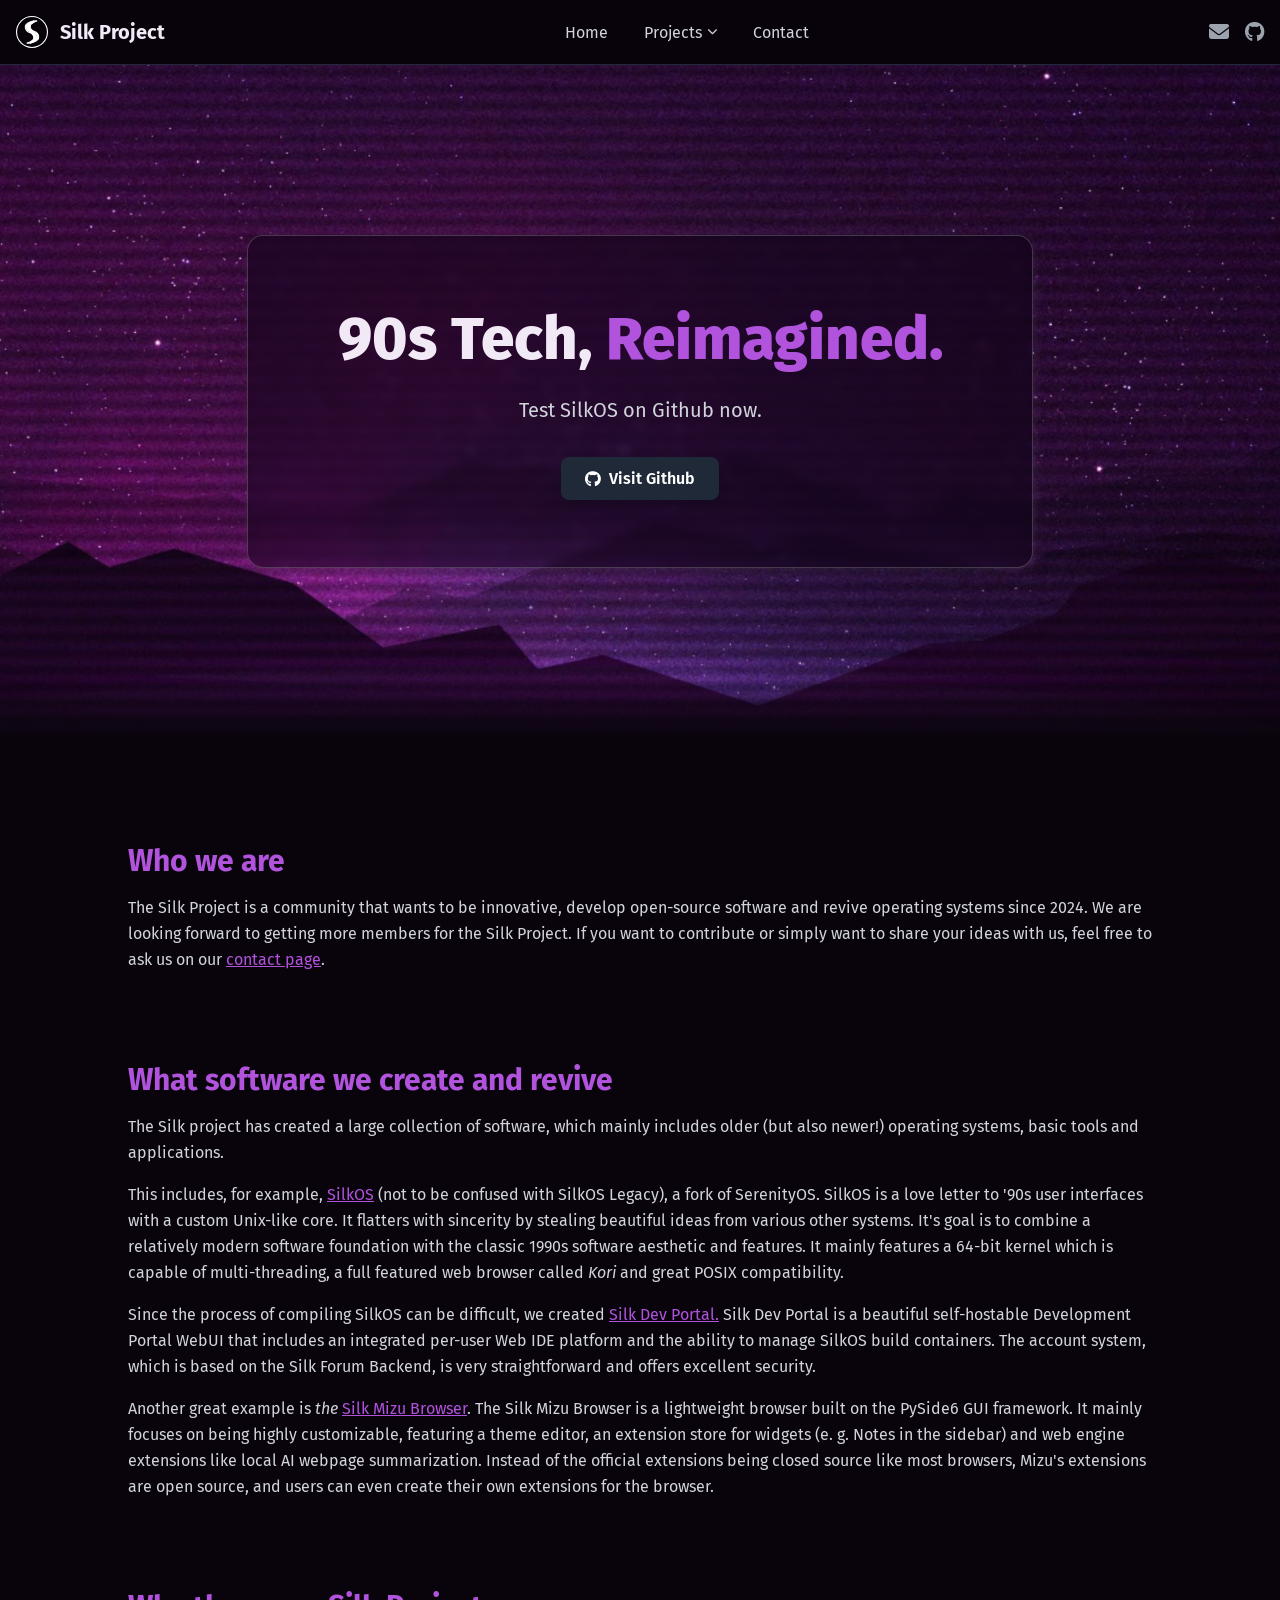
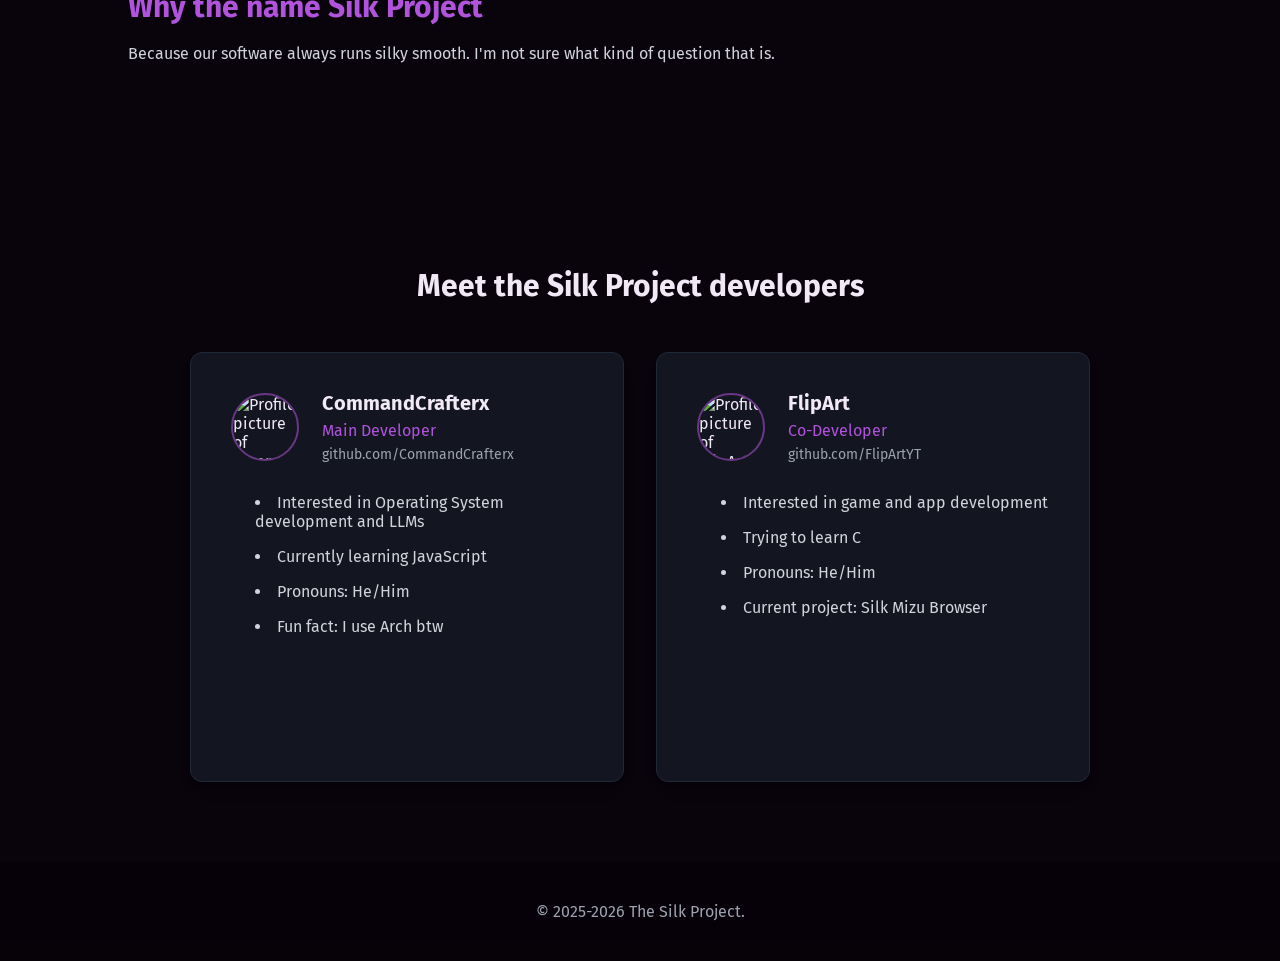
==== commit 9490a5a0: "Add projects dropdown menu and remove downloads menu" ====
--- a/index.html
+++ b/index.html
@@ -102,6 +102,64 @@
             color: #fff;
         }
 
+        /* Desktop Dropdown */
+        .dropdown {
+            position: relative;
+        }
+        .dropdown-toggle {
+            display: flex;
+            align-items: center;
+            gap: 0.35rem;
+            padding: 0.5rem 1rem;
+            border-radius: 0.375rem;
+            color: #d1d5db;
+            text-decoration: none;
+            transition: color 0.2s, background-color 0.2s;
+            cursor: pointer;
+            background: none;
+            border: none;
+            font-family: inherit;
+            font-size: inherit;
+        }
+        .dropdown-toggle:hover {
+            background-color: #374151;
+            color: #fff;
+        }
+        .dropdown-toggle .fa-chevron-down {
+            font-size: 0.65rem;
+            transition: transform 0.2s;
+        }
+        .dropdown:hover .dropdown-menu {
+            display: block;
+        }
+        .dropdown:hover .dropdown-toggle .fa-chevron-down {
+            transform: rotate(180deg);
+        }
+        .dropdown-menu {
+            display: none;
+            position: absolute;
+            top: 100%;
+            left: 0;
+            background-color: #1f2937;
+            border: 1px solid #374151;
+            border-radius: 0.375rem;
+            min-width: 11rem;
+            padding: 0.375rem 0;
+            z-index: 100;
+        }
+        .dropdown-menu a {
+            display: block;
+            padding: 0.5rem 1rem;
+            color: #d1d5db;
+            text-decoration: none;
+            white-space: nowrap;
+            transition: background-color 0.2s, color 0.2s;
+        }
+        .dropdown-menu a:hover {
+            background-color: #374151;
+            color: #fff;
+        }
+
         /* Desktop Socials */
         .desktop-socials {
             display: none;
@@ -158,6 +216,56 @@
             display: block;
             width: 100%;
             text-align: center;
+        }
+
+        /* Mobile Dropdown */
+        .mobile-dropdown-toggle {
+            display: flex;
+            align-items: center;
+            justify-content: center;
+            gap: 0.35rem;
+            padding: 0.5rem 1rem;
+            width: 100%;
+            color: #d1d5db;
+            text-decoration: none;
+            transition: color 0.2s, background-color 0.2s;
+            cursor: pointer;
+            background: none;
+            border: none;
+            font-family: inherit;
+            font-size: inherit;
+            border-radius: 0.375rem;
+        }
+        .mobile-dropdown-toggle:hover {
+            background-color: #374151;
+            color: #fff;
+        }
+        .mobile-dropdown-toggle .fa-chevron-down {
+            font-size: 0.65rem;
+            transition: transform 0.2s;
+        }
+        .mobile-dropdown-toggle.open .fa-chevron-down {
+            transform: rotate(180deg);
+        }
+        .mobile-dropdown-menu {
+            display: none;
+            width: 100%;
+            text-align: center;
+        }
+        .mobile-dropdown-menu.open {
+            display: block;
+        }
+        .mobile-dropdown-menu a {
+            display: block;
+            padding: 0.5rem 1rem;
+            color: #9ca3af;
+            text-decoration: none;
+            border-radius: 0.375rem;
+            transition: background-color 0.2s, color 0.2s;
+        }
+        .mobile-dropdown-menu a:hover {
+            background-color: #374151;
+            color: #fff;
         }
         #mobile-menu .mobile-socials {
             display: flex;
@@ -436,7 +544,12 @@
 
                 <nav class="desktop-nav">
                     <a href="index.html" class="nav-link">Home</a>
-                    <a href="#" class="nav-link">Downloads</a>
+                    <div class="dropdown">
+                        <button class="dropdown-toggle">Projects <i class="fas fa-chevron-down"></i></button>
+                        <div class="dropdown-menu">
+                            <a href="projects/mizu-browser.html">Silk Mizu Browser</a>
+                        </div>
+                    </div>
                     <a href="contact.html" class="nav-link">Contact</a>
                 </nav>
                 
@@ -455,7 +568,10 @@
          <div id="mobile-menu" class="hidden">
             <nav>
                 <a href="index.html" class="nav-link">Home</a>
-                <a href="#" class="nav-link">Downloads</a>
+                <button class="mobile-dropdown-toggle" onclick="this.classList.toggle('open'); this.nextElementSibling.classList.toggle('open');">Projects <i class="fas fa-chevron-down"></i></button>
+                <div class="mobile-dropdown-menu">
+                    <a href="projects/mizu-browser.html">Silk Mizu Browser</a>
+                </div>
                 <a href="contact.html" class="nav-link">Contact</a>
                 <div class="mobile-socials">
                     <a href="mailto:silkprojectdev@gmail.com" class="social-link"><i class="fa fa-envelope"></i></a>
